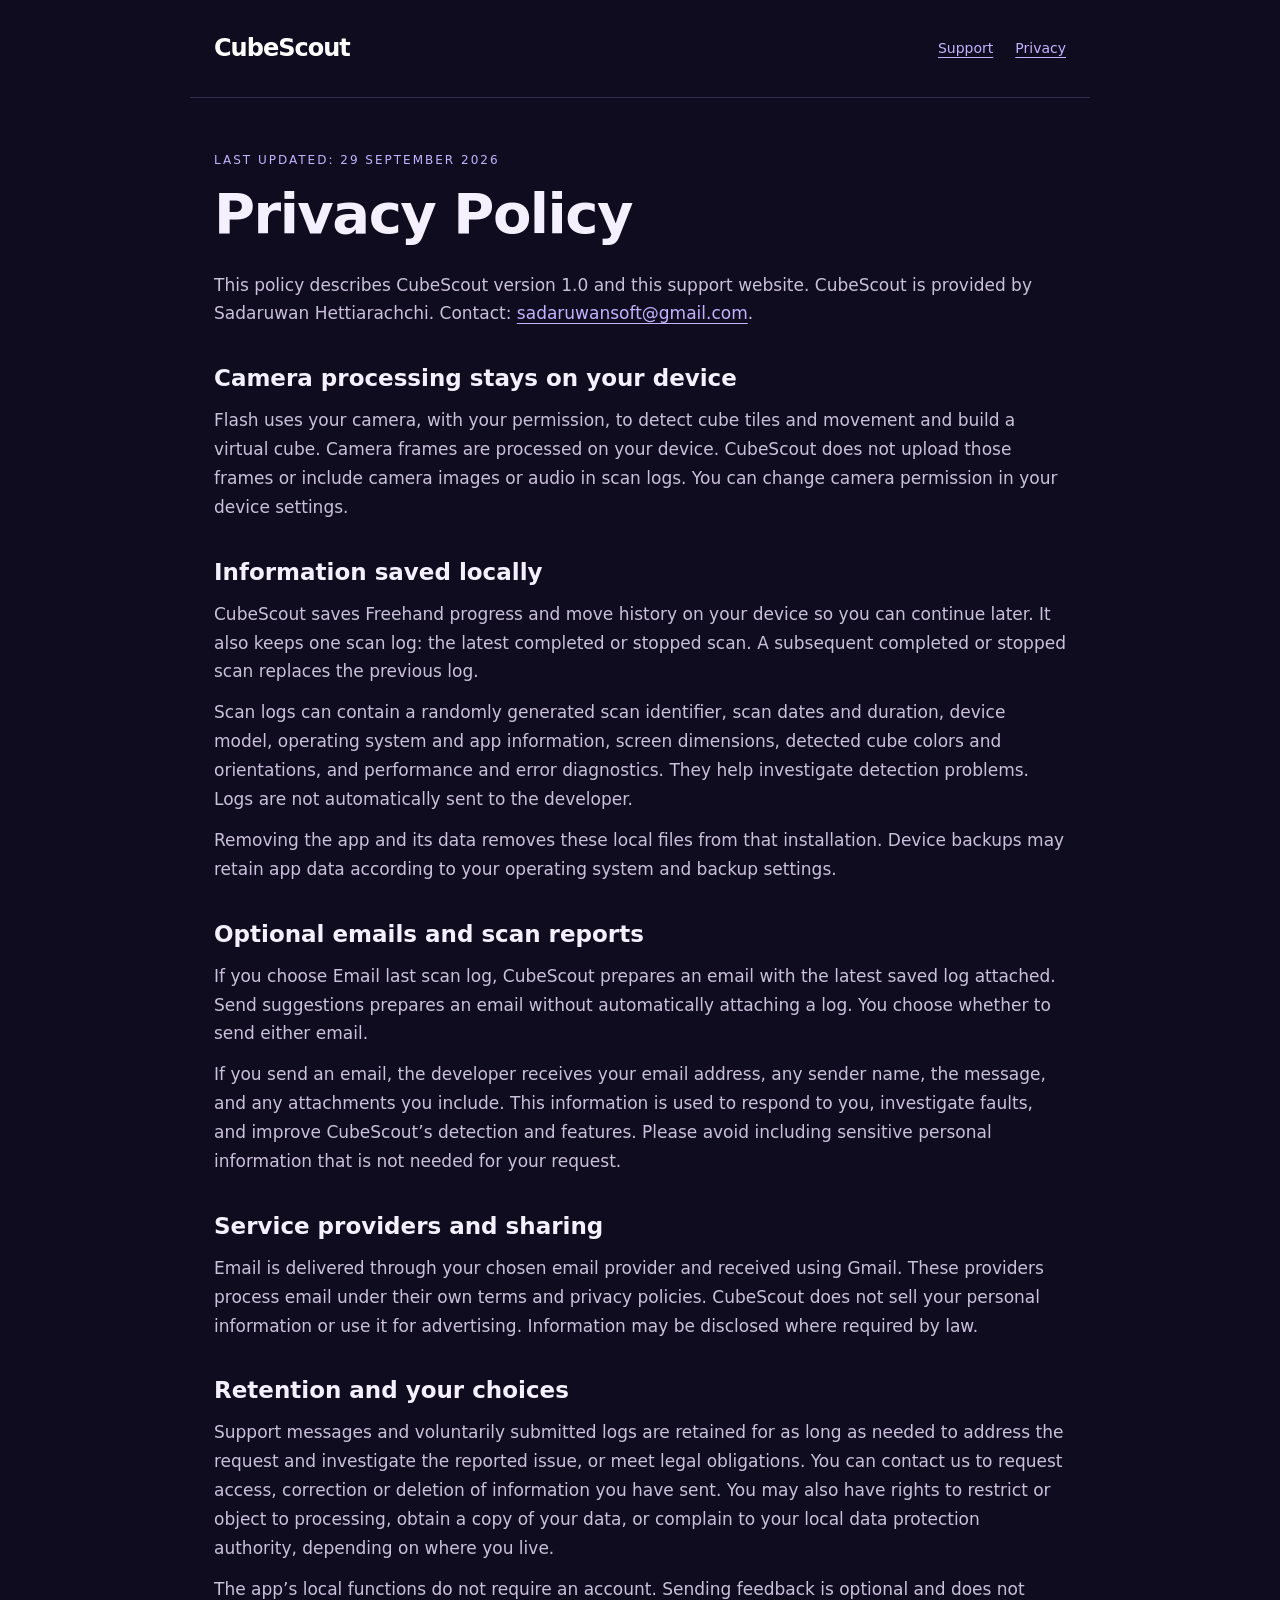
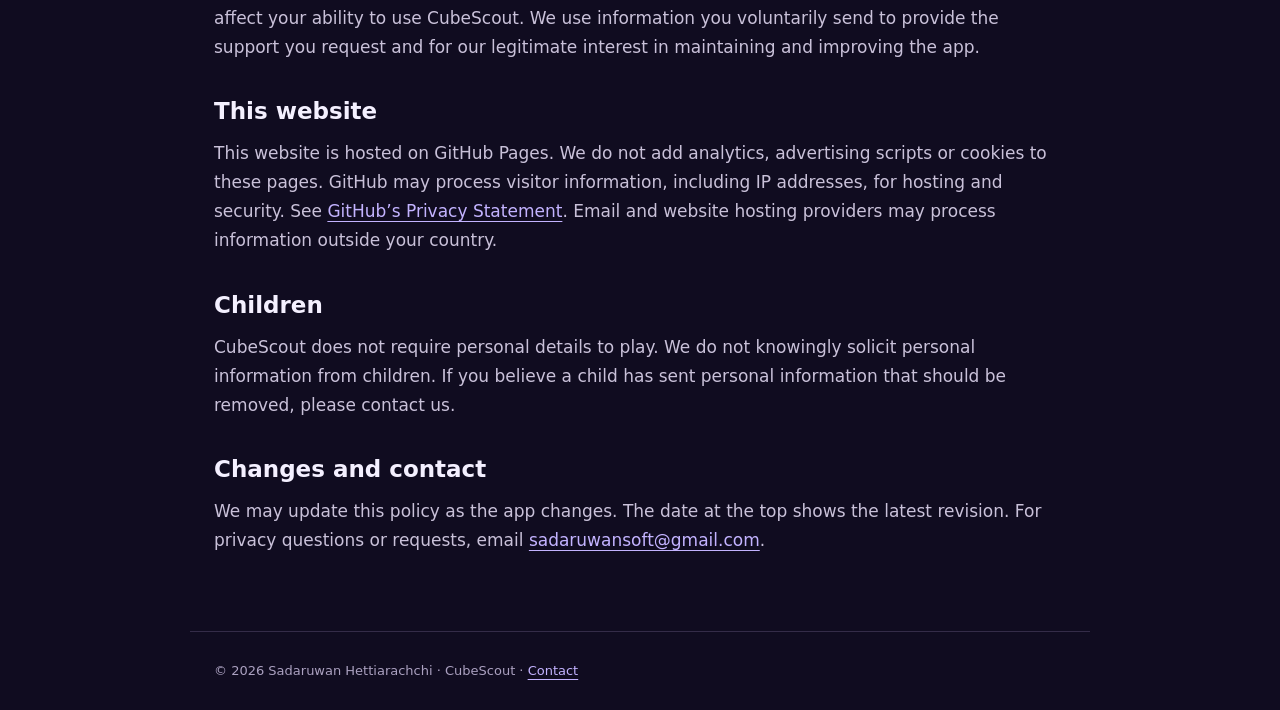
==== privacy.html @ 14448531 "Publish CubeScout support and privacy pages" ====
<!doctype html>
<html lang="en"><head><meta charset="utf-8"><meta name="viewport" content="width=device-width,initial-scale=1"><meta name="description" content="CubeScout: scan a physical cube or practice with a virtual cube. Official support and privacy information."><title>Privacy Policy · CubeScout</title><link rel="stylesheet" href="style.css"></head><body><header><a class="brand" href="index.html">CubeScout</a><nav aria-label="Main navigation"><a href="support.html">Support</a><a href="privacy.html">Privacy</a></nav></header><main><div class="eyebrow">Last updated: 29 September 2026</div><h1>Privacy Policy</h1><p>This policy describes CubeScout version 1.0 and this support website. CubeScout is provided by Sadaruwan Hettiarachchi. Contact: <a href="mailto:sadaruwansoft@gmail.com">sadaruwansoft@gmail.com</a>.</p><h2>Camera processing stays on your device</h2><p>Flash uses your camera, with your permission, to detect cube tiles and movement and build a virtual cube. Camera frames are processed on your device. CubeScout does not upload those frames or include camera images or audio in scan logs. You can change camera permission in your device settings.</p><h2>Information saved locally</h2><p>CubeScout saves Freehand progress and move history on your device so you can continue later. It also keeps one scan log: the latest completed or stopped scan. A subsequent completed or stopped scan replaces the previous log.</p><p>Scan logs can contain a randomly generated scan identifier, scan dates and duration, device model, operating system and app information, screen dimensions, detected cube colors and orientations, and performance and error diagnostics. They help investigate detection problems. Logs are not automatically sent to the developer.</p><p>Removing the app and its data removes these local files from that installation. Device backups may retain app data according to your operating system and backup settings.</p><h2>Optional emails and scan reports</h2><p>If you choose Email last scan log, CubeScout prepares an email with the latest saved log attached. Send suggestions prepares an email without automatically attaching a log. You choose whether to send either email.</p><p>If you send an email, the developer receives your email address, any sender name, the message, and any attachments you include. This information is used to respond to you, investigate faults, and improve CubeScout’s detection and features. Please avoid including sensitive personal information that is not needed for your request.</p><h2>Service providers and sharing</h2><p>Email is delivered through your chosen email provider and received using Gmail. These providers process email under their own terms and privacy policies. CubeScout does not sell your personal information or use it for advertising. Information may be disclosed where required by law.</p><h2>Retention and your choices</h2><p>Support messages and voluntarily submitted logs are retained for as long as needed to address the request and investigate the reported issue, or meet legal obligations. You can contact us to request access, correction or deletion of information you have sent. You may also have rights to restrict or object to processing, obtain a copy of your data, or complain to your local data protection authority, depending on where you live.</p><p>The app’s local functions do not require an account. Sending feedback is optional and does not affect your ability to use CubeScout. We use information you voluntarily send to provide the support you request and for our legitimate interest in maintaining and improving the app.</p><h2>This website</h2><p>This website is hosted on GitHub Pages. We do not add analytics, advertising scripts or cookies to these pages. GitHub may process visitor information, including IP addresses, for hosting and security. See <a href="https://docs.github.com/en/site-policy/privacy-policies/github-general-privacy-statement">GitHub’s Privacy Statement</a>. Email and website hosting providers may process information outside your country.</p><h2>Children</h2><p>CubeScout does not require personal details to play. We do not knowingly solicit personal information from children. If you believe a child has sent personal information that should be removed, please contact us.</p><h2>Changes and contact</h2><p>We may update this policy as the app changes. The date at the top shows the latest revision. For privacy questions or requests, email <a href="mailto:sadaruwansoft@gmail.com">sadaruwansoft@gmail.com</a>.</p></main><footer>© 2026 Sadaruwan Hettiarachchi · CubeScout · <a href="mailto:sadaruwansoft@gmail.com">Contact</a></footer></body></html>
---- style.css ----
*{box-sizing:border-box}html{color-scheme:dark}body{margin:0;background:#100c20;color:#f4f0ff;font:17px/1.7 system-ui,-apple-system,sans-serif}a{color:#c3b3ff;text-underline-offset:4px}a:hover{color:white}a:focus-visible{outline:3px solid #b4a0ff;outline-offset:5px}header,main,footer{max-width:900px;margin:auto;padding:28px 24px}header{display:flex;justify-content:space-between;align-items:center;gap:20px;border-bottom:1px solid #342c48}.brand{font-size:24px;font-weight:750;letter-spacing:-1px;color:white;text-decoration:none}nav{display:flex;gap:22px;font-size:14px}main{padding-top:52px;padding-bottom:64px;min-height:65vh}h1{font-size:clamp(34px,6vw,56px);line-height:1.15;letter-spacing:-1.5px;margin:12px 0 24px}h2{font-size:23px;line-height:1.3;margin:36px 0 12px}p,li{color:#c9c1d9}p{margin:12px 0}.eyebrow{font-size:12px;letter-spacing:2px;text-transform:uppercase;color:#c3b3ff}.lead{font-size:21px;max-width:680px}.cards{display:grid;grid-template-columns:1fr 1fr;gap:20px;margin:36px 0}.card{background:#1c1530;border:1px solid #3c3154;border-radius:18px;padding:24px}.card h2{margin:0 0 12px}.button{display:inline-block;padding:12px 20px;background:#6950bc;border-radius:12px;color:white;text-decoration:none;font-weight:600;margin:12px 0}.note{font-size:14px;color:#aba1c0}footer{border-top:1px solid #342c48;font-size:13px;color:#aba1c0}@media(max-width:560px){header{align-items:flex-start;flex-direction:column;gap:12px}.cards{grid-template-columns:1fr}main{padding-top:32px}}
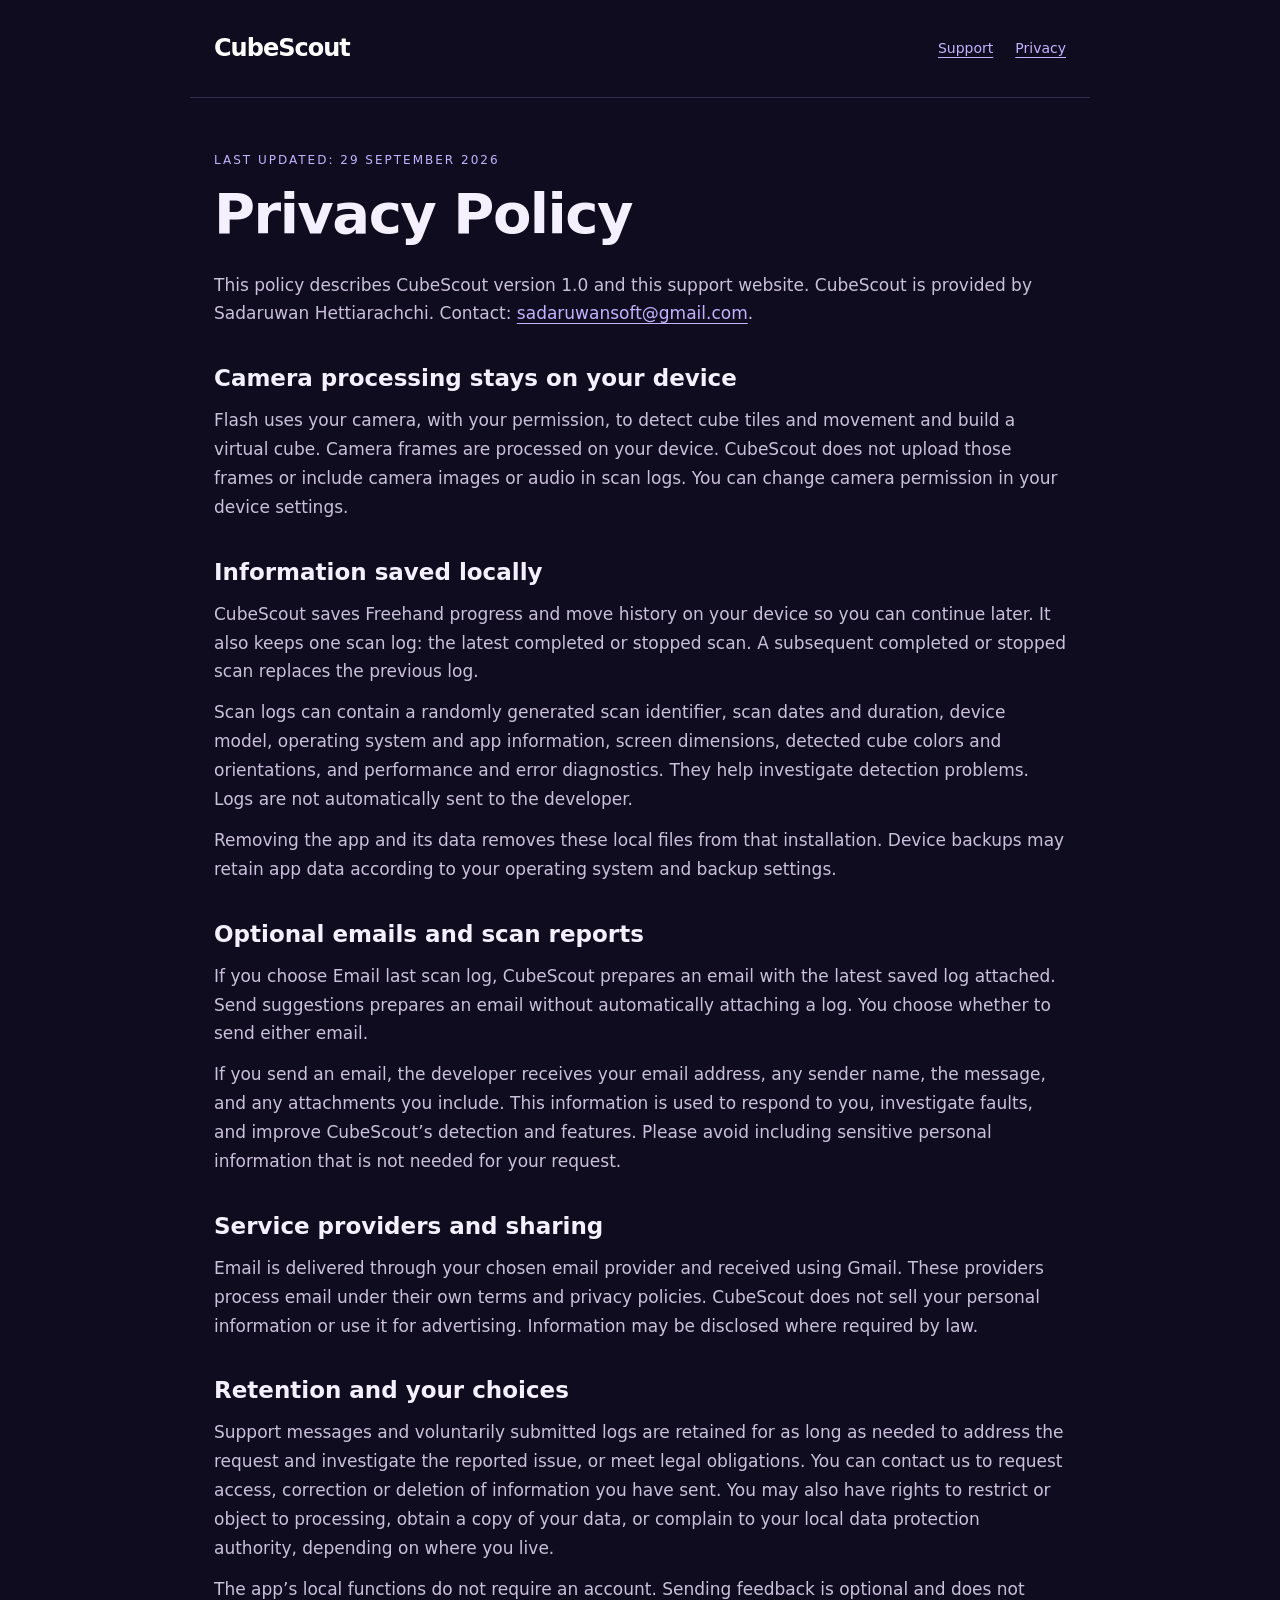
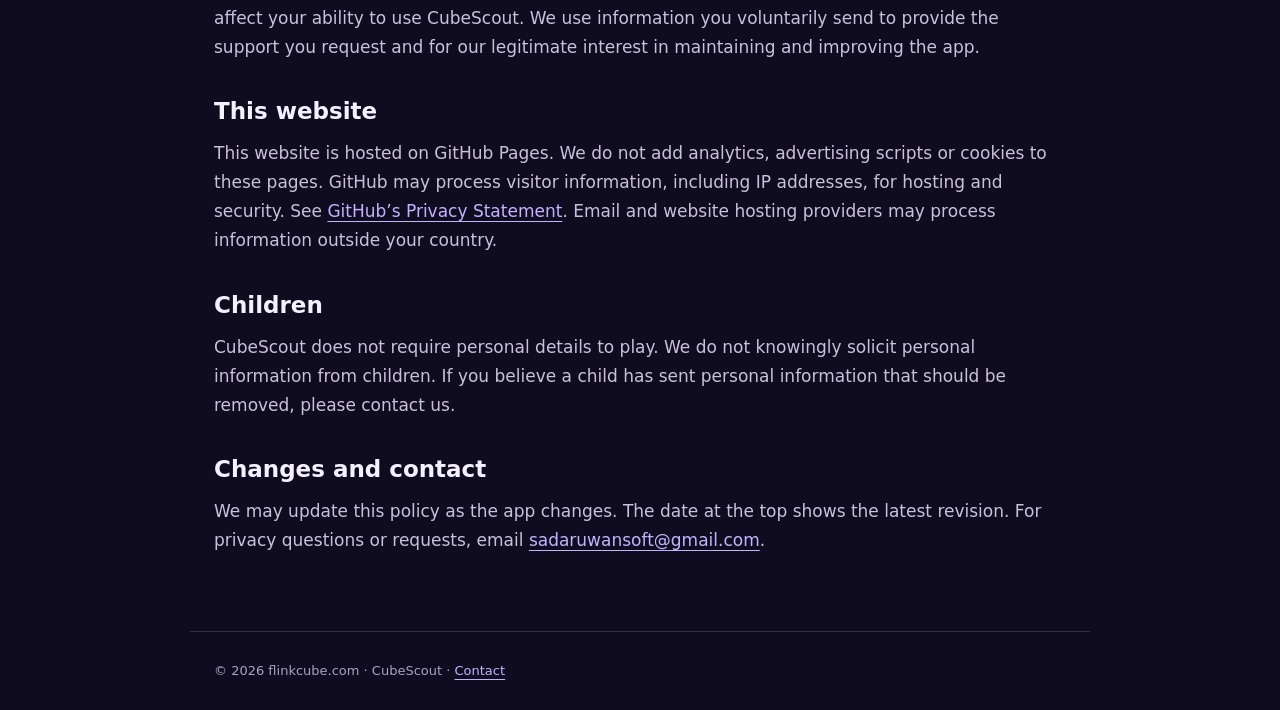
==== commit ed68c0ac: "Use flinkcube.com in website copyright footer" ====
--- a/privacy.html
+++ b/privacy.html
@@ -1,2 +1,2 @@
 <!doctype html>
-<html lang="en"><head><meta charset="utf-8"><meta name="viewport" content="width=device-width,initial-scale=1"><meta name="description" content="CubeScout: scan a physical cube or practice with a virtual cube. Official support and privacy information."><title>Privacy Policy · CubeScout</title><link rel="stylesheet" href="style.css"></head><body><header><a class="brand" href="index.html">CubeScout</a><nav aria-label="Main navigation"><a href="support.html">Support</a><a href="privacy.html">Privacy</a></nav></header><main><div class="eyebrow">Last updated: 29 September 2026</div><h1>Privacy Policy</h1><p>This policy describes CubeScout version 1.0 and this support website. CubeScout is provided by Sadaruwan Hettiarachchi. Contact: <a href="mailto:sadaruwansoft@gmail.com">sadaruwansoft@gmail.com</a>.</p><h2>Camera processing stays on your device</h2><p>Flash uses your camera, with your permission, to detect cube tiles and movement and build a virtual cube. Camera frames are processed on your device. CubeScout does not upload those frames or include camera images or audio in scan logs. You can change camera permission in your device settings.</p><h2>Information saved locally</h2><p>CubeScout saves Freehand progress and move history on your device so you can continue later. It also keeps one scan log: the latest completed or stopped scan. A subsequent completed or stopped scan replaces the previous log.</p><p>Scan logs can contain a randomly generated scan identifier, scan dates and duration, device model, operating system and app information, screen dimensions, detected cube colors and orientations, and performance and error diagnostics. They help investigate detection problems. Logs are not automatically sent to the developer.</p><p>Removing the app and its data removes these local files from that installation. Device backups may retain app data according to your operating system and backup settings.</p><h2>Optional emails and scan reports</h2><p>If you choose Email last scan log, CubeScout prepares an email with the latest saved log attached. Send suggestions prepares an email without automatically attaching a log. You choose whether to send either email.</p><p>If you send an email, the developer receives your email address, any sender name, the message, and any attachments you include. This information is used to respond to you, investigate faults, and improve CubeScout’s detection and features. Please avoid including sensitive personal information that is not needed for your request.</p><h2>Service providers and sharing</h2><p>Email is delivered through your chosen email provider and received using Gmail. These providers process email under their own terms and privacy policies. CubeScout does not sell your personal information or use it for advertising. Information may be disclosed where required by law.</p><h2>Retention and your choices</h2><p>Support messages and voluntarily submitted logs are retained for as long as needed to address the request and investigate the reported issue, or meet legal obligations. You can contact us to request access, correction or deletion of information you have sent. You may also have rights to restrict or object to processing, obtain a copy of your data, or complain to your local data protection authority, depending on where you live.</p><p>The app’s local functions do not require an account. Sending feedback is optional and does not affect your ability to use CubeScout. We use information you voluntarily send to provide the support you request and for our legitimate interest in maintaining and improving the app.</p><h2>This website</h2><p>This website is hosted on GitHub Pages. We do not add analytics, advertising scripts or cookies to these pages. GitHub may process visitor information, including IP addresses, for hosting and security. See <a href="https://docs.github.com/en/site-policy/privacy-policies/github-general-privacy-statement">GitHub’s Privacy Statement</a>. Email and website hosting providers may process information outside your country.</p><h2>Children</h2><p>CubeScout does not require personal details to play. We do not knowingly solicit personal information from children. If you believe a child has sent personal information that should be removed, please contact us.</p><h2>Changes and contact</h2><p>We may update this policy as the app changes. The date at the top shows the latest revision. For privacy questions or requests, email <a href="mailto:sadaruwansoft@gmail.com">sadaruwansoft@gmail.com</a>.</p></main><footer>© 2026 Sadaruwan Hettiarachchi · CubeScout · <a href="mailto:sadaruwansoft@gmail.com">Contact</a></footer></body></html>+<html lang="en"><head><meta charset="utf-8"><meta name="viewport" content="width=device-width,initial-scale=1"><meta name="description" content="CubeScout: scan a physical cube or practice with a virtual cube. Official support and privacy information."><title>Privacy Policy · CubeScout</title><link rel="stylesheet" href="style.css"></head><body><header><a class="brand" href="index.html">CubeScout</a><nav aria-label="Main navigation"><a href="support.html">Support</a><a href="privacy.html">Privacy</a></nav></header><main><div class="eyebrow">Last updated: 29 September 2026</div><h1>Privacy Policy</h1><p>This policy describes CubeScout version 1.0 and this support website. CubeScout is provided by Sadaruwan Hettiarachchi. Contact: <a href="mailto:sadaruwansoft@gmail.com">sadaruwansoft@gmail.com</a>.</p><h2>Camera processing stays on your device</h2><p>Flash uses your camera, with your permission, to detect cube tiles and movement and build a virtual cube. Camera frames are processed on your device. CubeScout does not upload those frames or include camera images or audio in scan logs. You can change camera permission in your device settings.</p><h2>Information saved locally</h2><p>CubeScout saves Freehand progress and move history on your device so you can continue later. It also keeps one scan log: the latest completed or stopped scan. A subsequent completed or stopped scan replaces the previous log.</p><p>Scan logs can contain a randomly generated scan identifier, scan dates and duration, device model, operating system and app information, screen dimensions, detected cube colors and orientations, and performance and error diagnostics. They help investigate detection problems. Logs are not automatically sent to the developer.</p><p>Removing the app and its data removes these local files from that installation. Device backups may retain app data according to your operating system and backup settings.</p><h2>Optional emails and scan reports</h2><p>If you choose Email last scan log, CubeScout prepares an email with the latest saved log attached. Send suggestions prepares an email without automatically attaching a log. You choose whether to send either email.</p><p>If you send an email, the developer receives your email address, any sender name, the message, and any attachments you include. This information is used to respond to you, investigate faults, and improve CubeScout’s detection and features. Please avoid including sensitive personal information that is not needed for your request.</p><h2>Service providers and sharing</h2><p>Email is delivered through your chosen email provider and received using Gmail. These providers process email under their own terms and privacy policies. CubeScout does not sell your personal information or use it for advertising. Information may be disclosed where required by law.</p><h2>Retention and your choices</h2><p>Support messages and voluntarily submitted logs are retained for as long as needed to address the request and investigate the reported issue, or meet legal obligations. You can contact us to request access, correction or deletion of information you have sent. You may also have rights to restrict or object to processing, obtain a copy of your data, or complain to your local data protection authority, depending on where you live.</p><p>The app’s local functions do not require an account. Sending feedback is optional and does not affect your ability to use CubeScout. We use information you voluntarily send to provide the support you request and for our legitimate interest in maintaining and improving the app.</p><h2>This website</h2><p>This website is hosted on GitHub Pages. We do not add analytics, advertising scripts or cookies to these pages. GitHub may process visitor information, including IP addresses, for hosting and security. See <a href="https://docs.github.com/en/site-policy/privacy-policies/github-general-privacy-statement">GitHub’s Privacy Statement</a>. Email and website hosting providers may process information outside your country.</p><h2>Children</h2><p>CubeScout does not require personal details to play. We do not knowingly solicit personal information from children. If you believe a child has sent personal information that should be removed, please contact us.</p><h2>Changes and contact</h2><p>We may update this policy as the app changes. The date at the top shows the latest revision. For privacy questions or requests, email <a href="mailto:sadaruwansoft@gmail.com">sadaruwansoft@gmail.com</a>.</p></main><footer>© 2026 flinkcube.com · CubeScout · <a href="mailto:sadaruwansoft@gmail.com">Contact</a></footer></body></html>
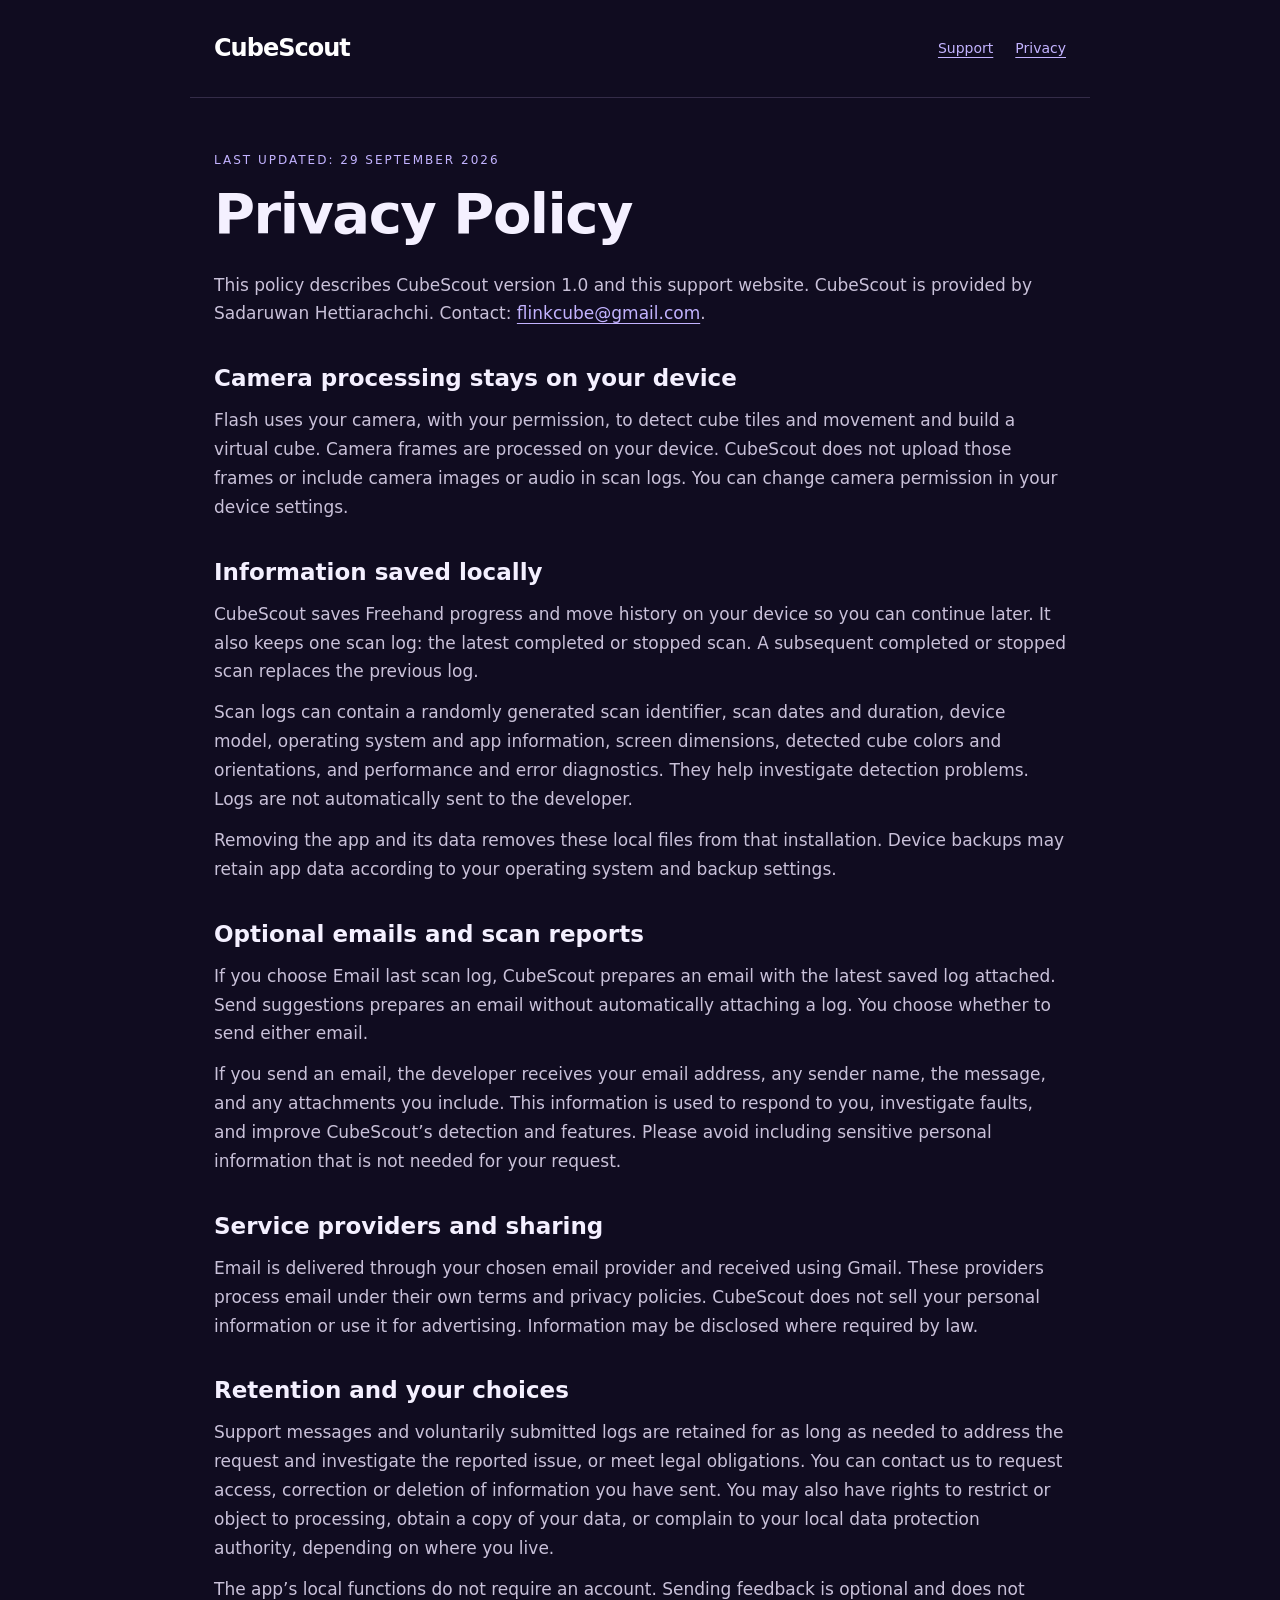
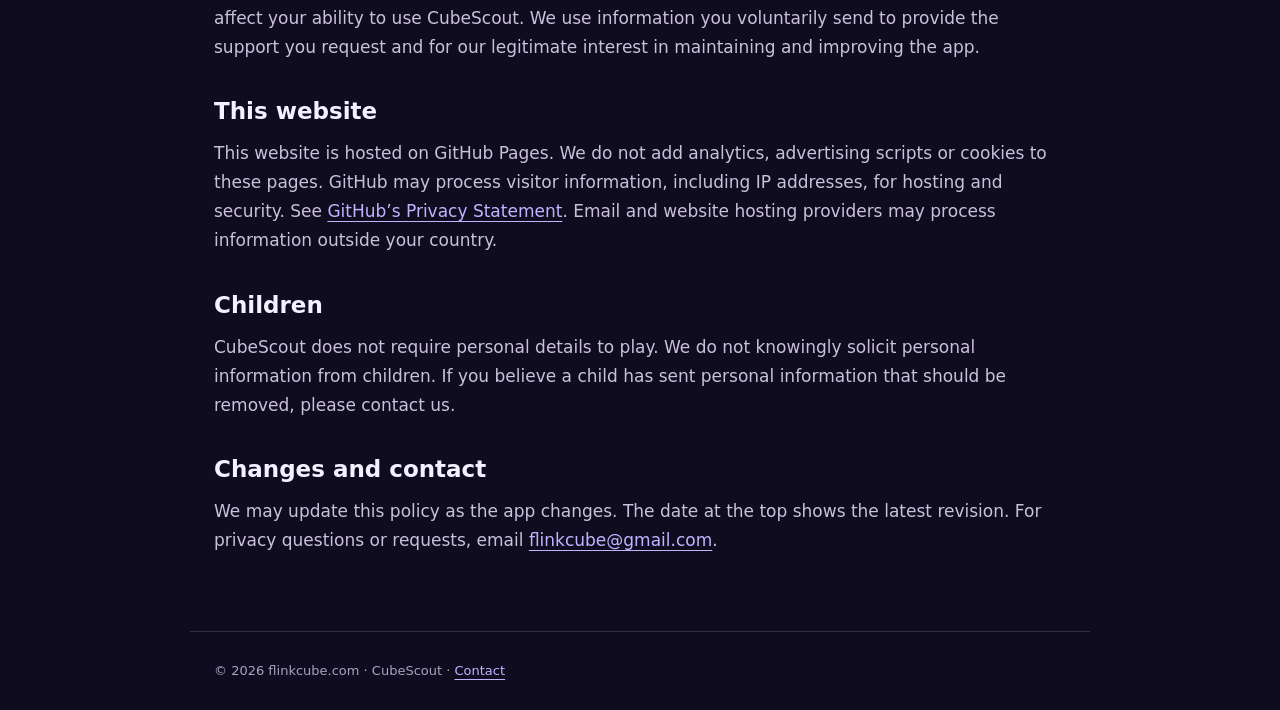
==== commit d0064493: "Update public contact email to flinkcube@gmail.com" ====
--- a/privacy.html
+++ b/privacy.html
@@ -1,2 +1,2 @@
 <!doctype html>
-<html lang="en"><head><meta charset="utf-8"><meta name="viewport" content="width=device-width,initial-scale=1"><meta name="description" content="CubeScout: scan a physical cube or practice with a virtual cube. Official support and privacy information."><title>Privacy Policy · CubeScout</title><link rel="stylesheet" href="style.css"></head><body><header><a class="brand" href="index.html">CubeScout</a><nav aria-label="Main navigation"><a href="support.html">Support</a><a href="privacy.html">Privacy</a></nav></header><main><div class="eyebrow">Last updated: 29 September 2026</div><h1>Privacy Policy</h1><p>This policy describes CubeScout version 1.0 and this support website. CubeScout is provided by Sadaruwan Hettiarachchi. Contact: <a href="mailto:sadaruwansoft@gmail.com">sadaruwansoft@gmail.com</a>.</p><h2>Camera processing stays on your device</h2><p>Flash uses your camera, with your permission, to detect cube tiles and movement and build a virtual cube. Camera frames are processed on your device. CubeScout does not upload those frames or include camera images or audio in scan logs. You can change camera permission in your device settings.</p><h2>Information saved locally</h2><p>CubeScout saves Freehand progress and move history on your device so you can continue later. It also keeps one scan log: the latest completed or stopped scan. A subsequent completed or stopped scan replaces the previous log.</p><p>Scan logs can contain a randomly generated scan identifier, scan dates and duration, device model, operating system and app information, screen dimensions, detected cube colors and orientations, and performance and error diagnostics. They help investigate detection problems. Logs are not automatically sent to the developer.</p><p>Removing the app and its data removes these local files from that installation. Device backups may retain app data according to your operating system and backup settings.</p><h2>Optional emails and scan reports</h2><p>If you choose Email last scan log, CubeScout prepares an email with the latest saved log attached. Send suggestions prepares an email without automatically attaching a log. You choose whether to send either email.</p><p>If you send an email, the developer receives your email address, any sender name, the message, and any attachments you include. This information is used to respond to you, investigate faults, and improve CubeScout’s detection and features. Please avoid including sensitive personal information that is not needed for your request.</p><h2>Service providers and sharing</h2><p>Email is delivered through your chosen email provider and received using Gmail. These providers process email under their own terms and privacy policies. CubeScout does not sell your personal information or use it for advertising. Information may be disclosed where required by law.</p><h2>Retention and your choices</h2><p>Support messages and voluntarily submitted logs are retained for as long as needed to address the request and investigate the reported issue, or meet legal obligations. You can contact us to request access, correction or deletion of information you have sent. You may also have rights to restrict or object to processing, obtain a copy of your data, or complain to your local data protection authority, depending on where you live.</p><p>The app’s local functions do not require an account. Sending feedback is optional and does not affect your ability to use CubeScout. We use information you voluntarily send to provide the support you request and for our legitimate interest in maintaining and improving the app.</p><h2>This website</h2><p>This website is hosted on GitHub Pages. We do not add analytics, advertising scripts or cookies to these pages. GitHub may process visitor information, including IP addresses, for hosting and security. See <a href="https://docs.github.com/en/site-policy/privacy-policies/github-general-privacy-statement">GitHub’s Privacy Statement</a>. Email and website hosting providers may process information outside your country.</p><h2>Children</h2><p>CubeScout does not require personal details to play. We do not knowingly solicit personal information from children. If you believe a child has sent personal information that should be removed, please contact us.</p><h2>Changes and contact</h2><p>We may update this policy as the app changes. The date at the top shows the latest revision. For privacy questions or requests, email <a href="mailto:sadaruwansoft@gmail.com">sadaruwansoft@gmail.com</a>.</p></main><footer>© 2026 flinkcube.com · CubeScout · <a href="mailto:sadaruwansoft@gmail.com">Contact</a></footer></body></html>+<html lang="en"><head><meta charset="utf-8"><meta name="viewport" content="width=device-width,initial-scale=1"><meta name="description" content="CubeScout: scan a physical cube or practice with a virtual cube. Official support and privacy information."><title>Privacy Policy · CubeScout</title><link rel="stylesheet" href="style.css"></head><body><header><a class="brand" href="index.html">CubeScout</a><nav aria-label="Main navigation"><a href="support.html">Support</a><a href="privacy.html">Privacy</a></nav></header><main><div class="eyebrow">Last updated: 29 September 2026</div><h1>Privacy Policy</h1><p>This policy describes CubeScout version 1.0 and this support website. CubeScout is provided by Sadaruwan Hettiarachchi. Contact: <a href="mailto:flinkcube@gmail.com">flinkcube@gmail.com</a>.</p><h2>Camera processing stays on your device</h2><p>Flash uses your camera, with your permission, to detect cube tiles and movement and build a virtual cube. Camera frames are processed on your device. CubeScout does not upload those frames or include camera images or audio in scan logs. You can change camera permission in your device settings.</p><h2>Information saved locally</h2><p>CubeScout saves Freehand progress and move history on your device so you can continue later. It also keeps one scan log: the latest completed or stopped scan. A subsequent completed or stopped scan replaces the previous log.</p><p>Scan logs can contain a randomly generated scan identifier, scan dates and duration, device model, operating system and app information, screen dimensions, detected cube colors and orientations, and performance and error diagnostics. They help investigate detection problems. Logs are not automatically sent to the developer.</p><p>Removing the app and its data removes these local files from that installation. Device backups may retain app data according to your operating system and backup settings.</p><h2>Optional emails and scan reports</h2><p>If you choose Email last scan log, CubeScout prepares an email with the latest saved log attached. Send suggestions prepares an email without automatically attaching a log. You choose whether to send either email.</p><p>If you send an email, the developer receives your email address, any sender name, the message, and any attachments you include. This information is used to respond to you, investigate faults, and improve CubeScout’s detection and features. Please avoid including sensitive personal information that is not needed for your request.</p><h2>Service providers and sharing</h2><p>Email is delivered through your chosen email provider and received using Gmail. These providers process email under their own terms and privacy policies. CubeScout does not sell your personal information or use it for advertising. Information may be disclosed where required by law.</p><h2>Retention and your choices</h2><p>Support messages and voluntarily submitted logs are retained for as long as needed to address the request and investigate the reported issue, or meet legal obligations. You can contact us to request access, correction or deletion of information you have sent. You may also have rights to restrict or object to processing, obtain a copy of your data, or complain to your local data protection authority, depending on where you live.</p><p>The app’s local functions do not require an account. Sending feedback is optional and does not affect your ability to use CubeScout. We use information you voluntarily send to provide the support you request and for our legitimate interest in maintaining and improving the app.</p><h2>This website</h2><p>This website is hosted on GitHub Pages. We do not add analytics, advertising scripts or cookies to these pages. GitHub may process visitor information, including IP addresses, for hosting and security. See <a href="https://docs.github.com/en/site-policy/privacy-policies/github-general-privacy-statement">GitHub’s Privacy Statement</a>. Email and website hosting providers may process information outside your country.</p><h2>Children</h2><p>CubeScout does not require personal details to play. We do not knowingly solicit personal information from children. If you believe a child has sent personal information that should be removed, please contact us.</p><h2>Changes and contact</h2><p>We may update this policy as the app changes. The date at the top shows the latest revision. For privacy questions or requests, email <a href="mailto:flinkcube@gmail.com">flinkcube@gmail.com</a>.</p></main><footer>© 2026 flinkcube.com · CubeScout · <a href="mailto:flinkcube@gmail.com">Contact</a></footer></body></html>
